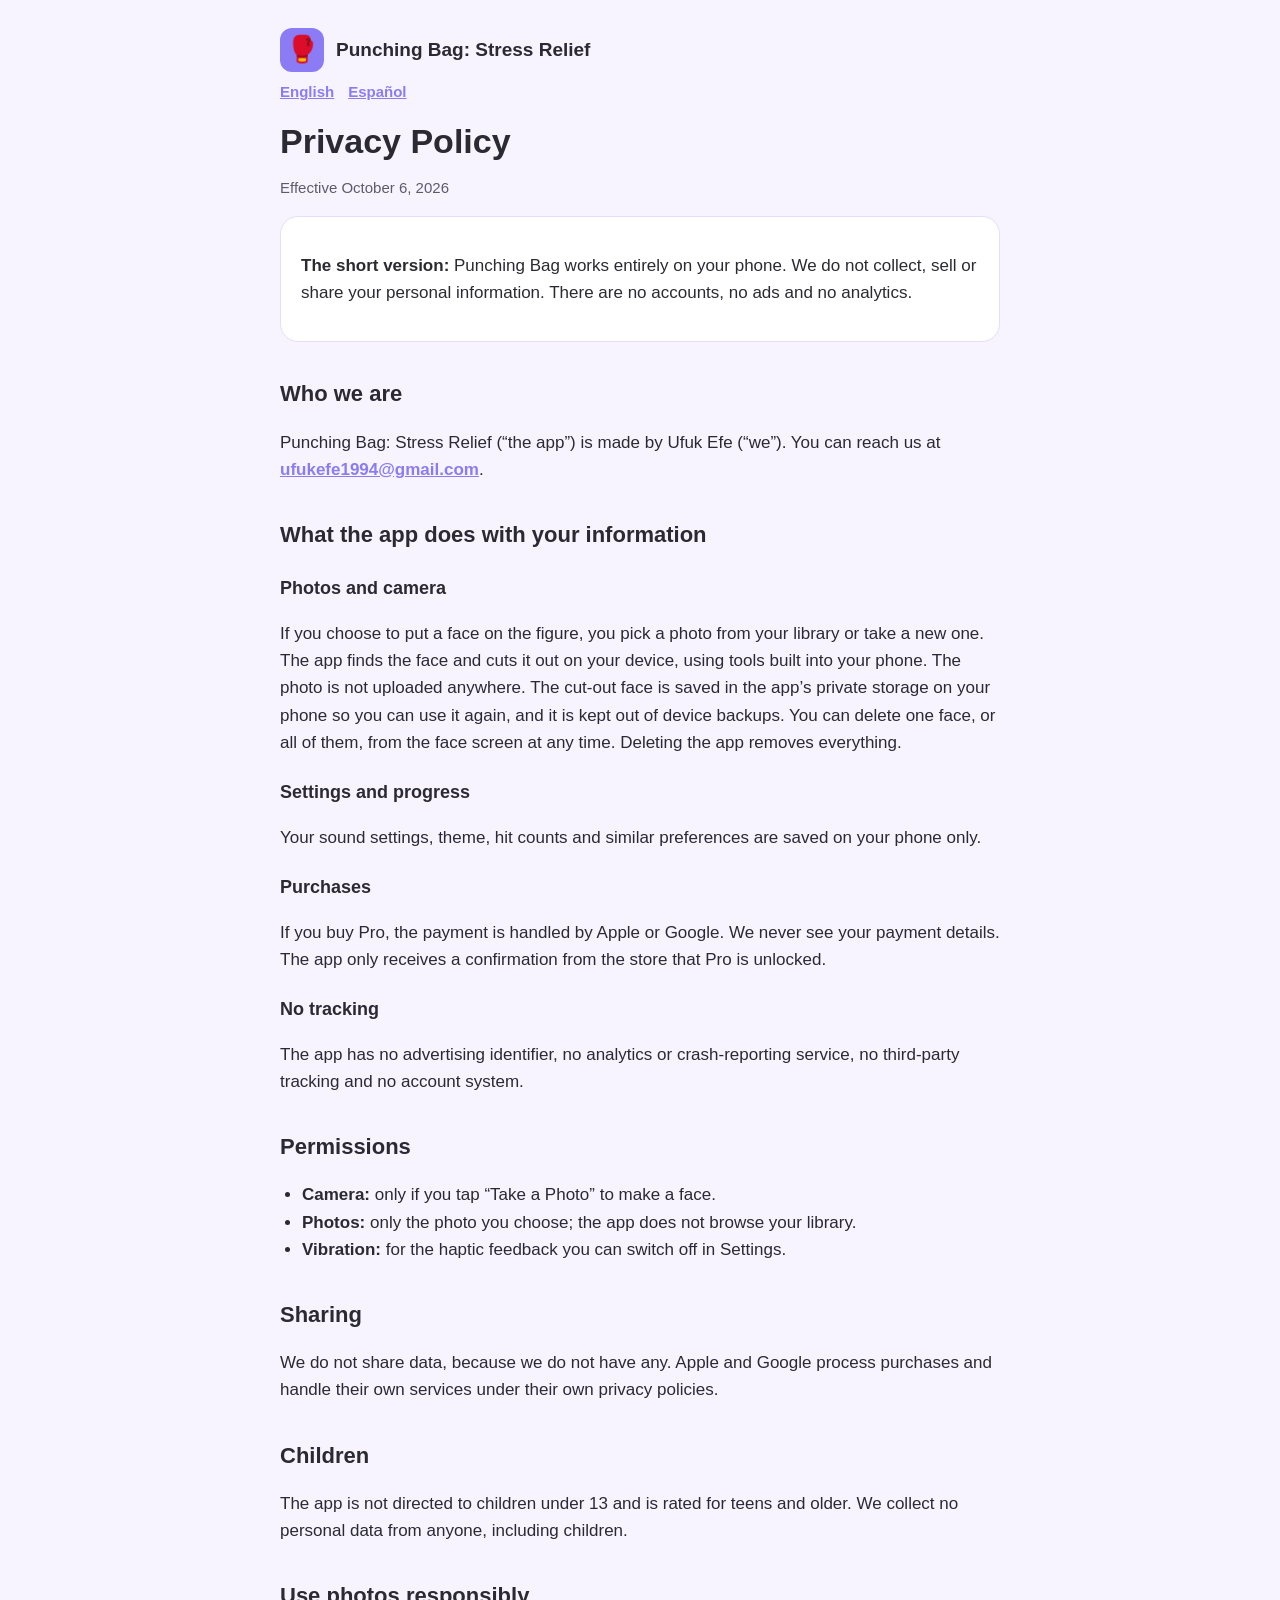
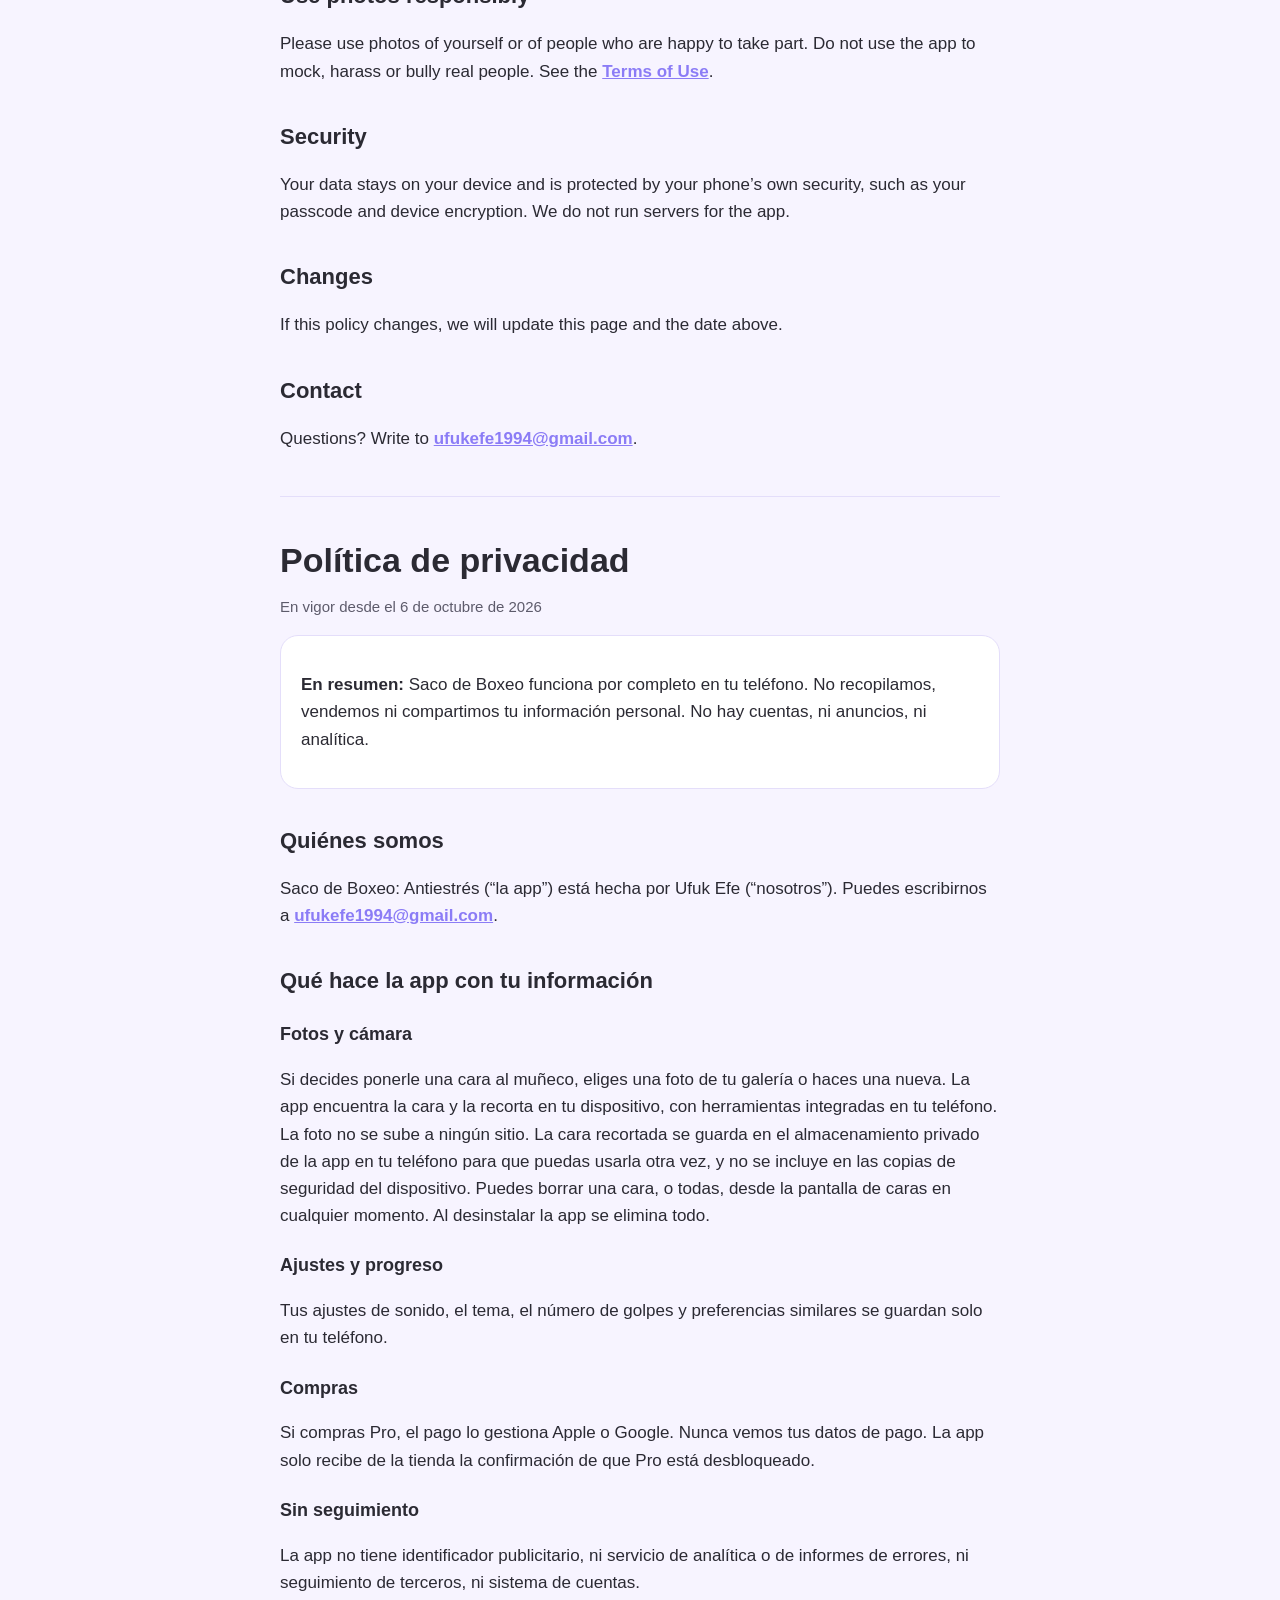
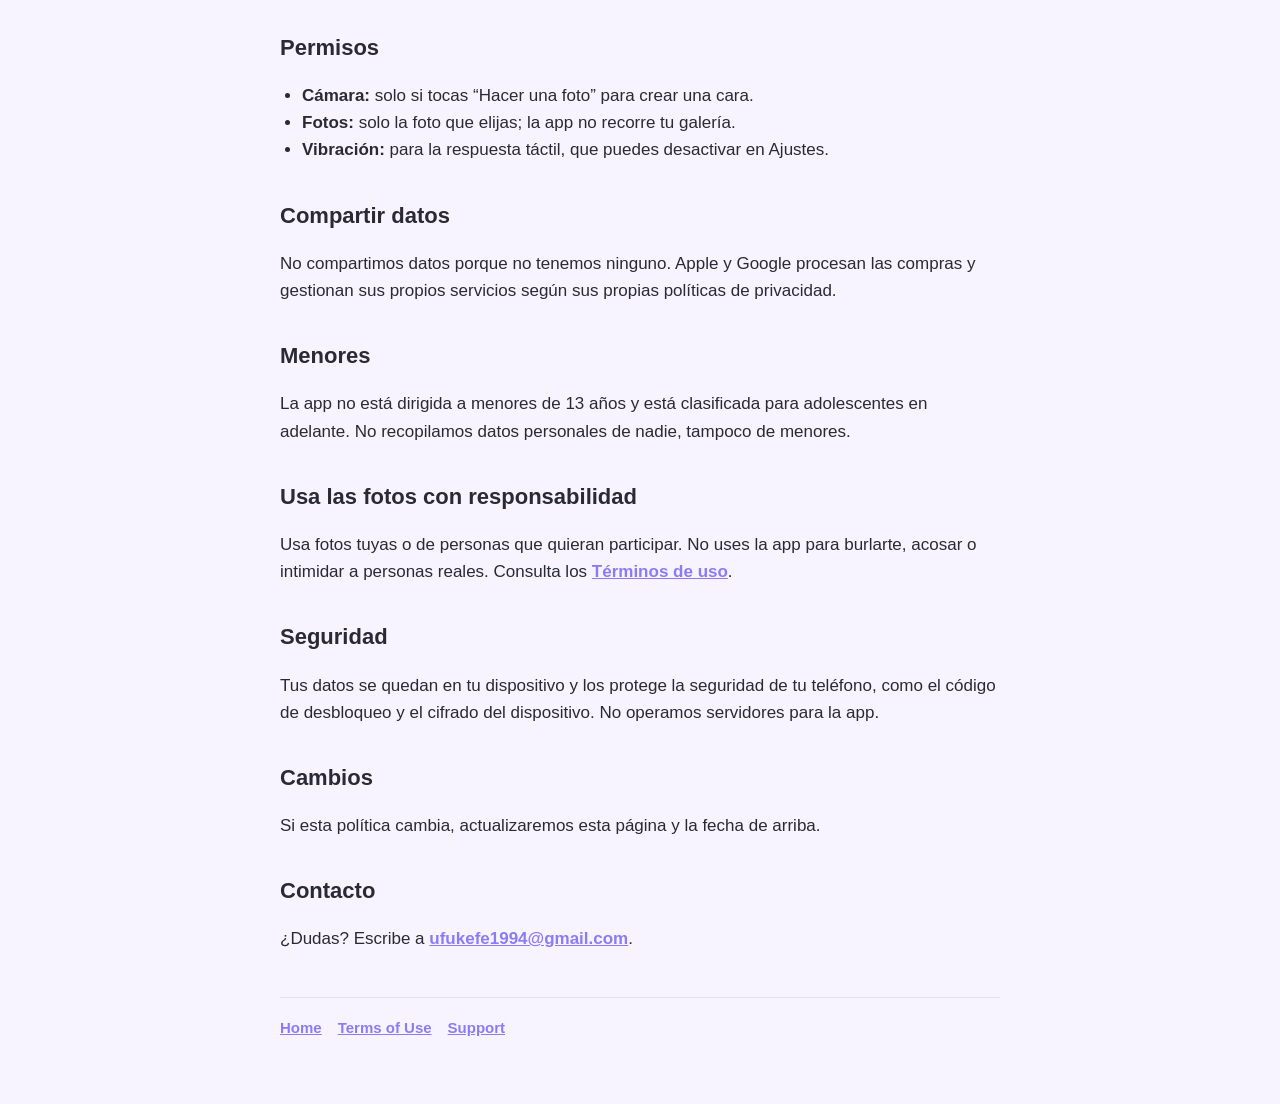
==== privacy/index.html @ d139053e "Privacy policy, terms and support pages" ====
<!doctype html>
<html lang="en">
<head>
<meta charset="utf-8">
<meta name="viewport" content="width=device-width,initial-scale=1">
<title>Privacy Policy · Punching Bag: Stress Relief</title>
<meta name="description" content="Punching Bag: Stress Relief works on your phone. It collects no personal data, has no accounts, no ads and no analytics.">
<link rel="stylesheet" href="../style.css">
</head>
<body>
<main>
<header class="top"><div class="logo">🥊</div><a href="../">Punching Bag: Stress Relief</a></header>
<div class="langnav"><a href="#en">English</a><a href="#es">Español</a></div>

<section id="en" lang="en">
<h1>Privacy Policy</h1>
<p class="muted">Effective October 6, 2026</p>

<div class="card"><p><strong>The short version:</strong> Punching Bag works entirely on your phone. We do not collect, sell or share your personal information. There are no accounts, no ads and no analytics.</p></div>

<h2>Who we are</h2>
<p>Punching Bag: Stress Relief (“the app”) is made by Ufuk Efe (“we”). You can reach us at <a href="mailto:ufukefe1994@gmail.com">ufukefe1994@gmail.com</a>.</p>

<h2>What the app does with your information</h2>
<h3>Photos and camera</h3>
<p>If you choose to put a face on the figure, you pick a photo from your library or take a new one. The app finds the face and cuts it out on your device, using tools built into your phone. The photo is not uploaded anywhere. The cut-out face is saved in the app’s private storage on your phone so you can use it again, and it is kept out of device backups. You can delete one face, or all of them, from the face screen at any time. Deleting the app removes everything.</p>
<h3>Settings and progress</h3>
<p>Your sound settings, theme, hit counts and similar preferences are saved on your phone only.</p>
<h3>Purchases</h3>
<p>If you buy Pro, the payment is handled by Apple or Google. We never see your payment details. The app only receives a confirmation from the store that Pro is unlocked.</p>
<h3>No tracking</h3>
<p>The app has no advertising identifier, no analytics or crash-reporting service, no third-party tracking and no account system.</p>

<h2>Permissions</h2>
<ul>
<li><strong>Camera:</strong> only if you tap “Take a Photo” to make a face.</li>
<li><strong>Photos:</strong> only the photo you choose; the app does not browse your library.</li>
<li><strong>Vibration:</strong> for the haptic feedback you can switch off in Settings.</li>
</ul>

<h2>Sharing</h2>
<p>We do not share data, because we do not have any. Apple and Google process purchases and handle their own services under their own privacy policies.</p>

<h2>Children</h2>
<p>The app is not directed to children under 13 and is rated for teens and older. We collect no personal data from anyone, including children.</p>

<h2>Use photos responsibly</h2>
<p>Please use photos of yourself or of people who are happy to take part. Do not use the app to mock, harass or bully real people. See the <a href="../terms/">Terms of Use</a>.</p>

<h2>Security</h2>
<p>Your data stays on your device and is protected by your phone’s own security, such as your passcode and device encryption. We do not run servers for the app.</p>

<h2>Changes</h2>
<p>If this policy changes, we will update this page and the date above.</p>

<h2>Contact</h2>
<p>Questions? Write to <a href="mailto:ufukefe1994@gmail.com">ufukefe1994@gmail.com</a>.</p>
</section>

<hr>

<section id="es" lang="es">
<h1>Política de privacidad</h1>
<p class="muted">En vigor desde el 6 de octubre de 2026</p>

<div class="card"><p><strong>En resumen:</strong> Saco de Boxeo funciona por completo en tu teléfono. No recopilamos, vendemos ni compartimos tu información personal. No hay cuentas, ni anuncios, ni analítica.</p></div>

<h2>Quiénes somos</h2>
<p>Saco de Boxeo: Antiestrés (“la app”) está hecha por Ufuk Efe (“nosotros”). Puedes escribirnos a <a href="mailto:ufukefe1994@gmail.com">ufukefe1994@gmail.com</a>.</p>

<h2>Qué hace la app con tu información</h2>
<h3>Fotos y cámara</h3>
<p>Si decides ponerle una cara al muñeco, eliges una foto de tu galería o haces una nueva. La app encuentra la cara y la recorta en tu dispositivo, con herramientas integradas en tu teléfono. La foto no se sube a ningún sitio. La cara recortada se guarda en el almacenamiento privado de la app en tu teléfono para que puedas usarla otra vez, y no se incluye en las copias de seguridad del dispositivo. Puedes borrar una cara, o todas, desde la pantalla de caras en cualquier momento. Al desinstalar la app se elimina todo.</p>
<h3>Ajustes y progreso</h3>
<p>Tus ajustes de sonido, el tema, el número de golpes y preferencias similares se guardan solo en tu teléfono.</p>
<h3>Compras</h3>
<p>Si compras Pro, el pago lo gestiona Apple o Google. Nunca vemos tus datos de pago. La app solo recibe de la tienda la confirmación de que Pro está desbloqueado.</p>
<h3>Sin seguimiento</h3>
<p>La app no tiene identificador publicitario, ni servicio de analítica o de informes de errores, ni seguimiento de terceros, ni sistema de cuentas.</p>

<h2>Permisos</h2>
<ul>
<li><strong>Cámara:</strong> solo si tocas “Hacer una foto” para crear una cara.</li>
<li><strong>Fotos:</strong> solo la foto que elijas; la app no recorre tu galería.</li>
<li><strong>Vibración:</strong> para la respuesta táctil, que puedes desactivar en Ajustes.</li>
</ul>

<h2>Compartir datos</h2>
<p>No compartimos datos porque no tenemos ninguno. Apple y Google procesan las compras y gestionan sus propios servicios según sus propias políticas de privacidad.</p>

<h2>Menores</h2>
<p>La app no está dirigida a menores de 13 años y está clasificada para adolescentes en adelante. No recopilamos datos personales de nadie, tampoco de menores.</p>

<h2>Usa las fotos con responsabilidad</h2>
<p>Usa fotos tuyas o de personas que quieran participar. No uses la app para burlarte, acosar o intimidar a personas reales. Consulta los <a href="../terms/#es">Términos de uso</a>.</p>

<h2>Seguridad</h2>
<p>Tus datos se quedan en tu dispositivo y los protege la seguridad de tu teléfono, como el código de desbloqueo y el cifrado del dispositivo. No operamos servidores para la app.</p>

<h2>Cambios</h2>
<p>Si esta política cambia, actualizaremos esta página y la fecha de arriba.</p>

<h2>Contacto</h2>
<p>¿Dudas? Escribe a <a href="mailto:ufukefe1994@gmail.com">ufukefe1994@gmail.com</a>.</p>
</section>

<nav class="foot"><a href="../">Home</a><a href="../terms/">Terms of Use</a><a href="../support/">Support</a></nav>
</main>
</body>
</html>
---- style.css ----
:root{--ink:#2b2a33;--muted:#5d5b6b;--accent:#8b7cf6;--bg:#f7f4ff;--card:#ffffff;--line:#e4defa}
@media (prefers-color-scheme:dark){:root{--ink:#f1eefc;--muted:#b9b4d0;--bg:#17152a;--card:#201d38;--line:#37325c}}
*{box-sizing:border-box}
html{-webkit-text-size-adjust:100%}
body{margin:0;background:var(--bg);color:var(--ink);font:17px/1.6 -apple-system,BlinkMacSystemFont,"Segoe UI",Roboto,Helvetica,Arial,sans-serif}
main{max-width:760px;margin:0 auto;padding:28px 20px 64px}
header.top{display:flex;align-items:center;gap:12px;margin-bottom:8px}
header.top .logo{width:44px;height:44px;border-radius:12px;background:var(--accent);display:grid;place-items:center;font-size:26px}
header.top a{color:inherit;text-decoration:none;font-weight:800;font-size:19px}
h1{font-size:34px;line-height:1.15;margin:18px 0 6px}
h2{font-size:22px;margin:34px 0 8px}
h3{font-size:18px;margin:22px 0 4px}
p,li{color:var(--ink)}
.muted{color:var(--muted);font-size:15px}
a{color:var(--accent);font-weight:600}
.card{background:var(--card);border:1px solid var(--line);border-radius:18px;padding:18px 20px;margin:16px 0}
.langnav{display:flex;gap:14px;margin:6px 0 4px;font-size:15px}
nav.foot{margin-top:44px;padding-top:18px;border-top:1px solid var(--line);display:flex;flex-wrap:wrap;gap:16px;font-size:15px}
ul{padding-left:22px}
hr{border:0;border-top:1px solid var(--line);margin:44px 0}
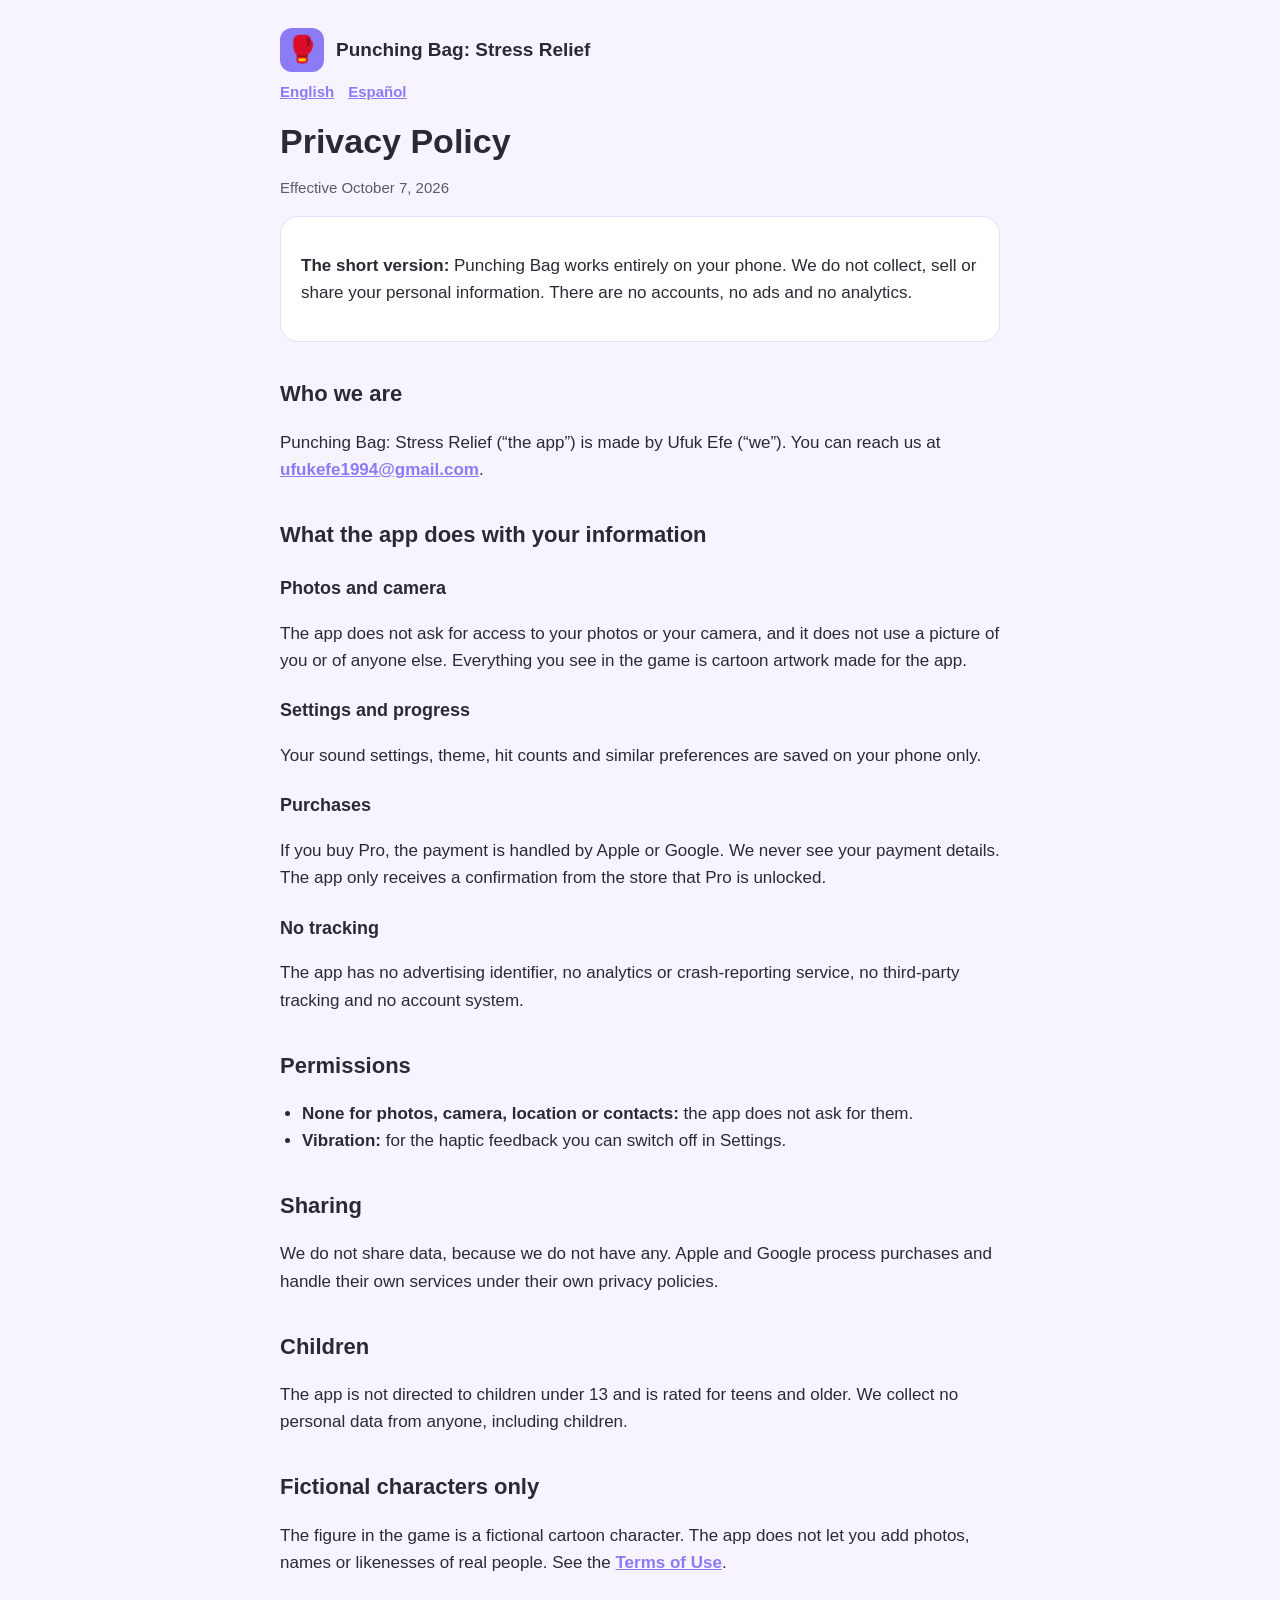
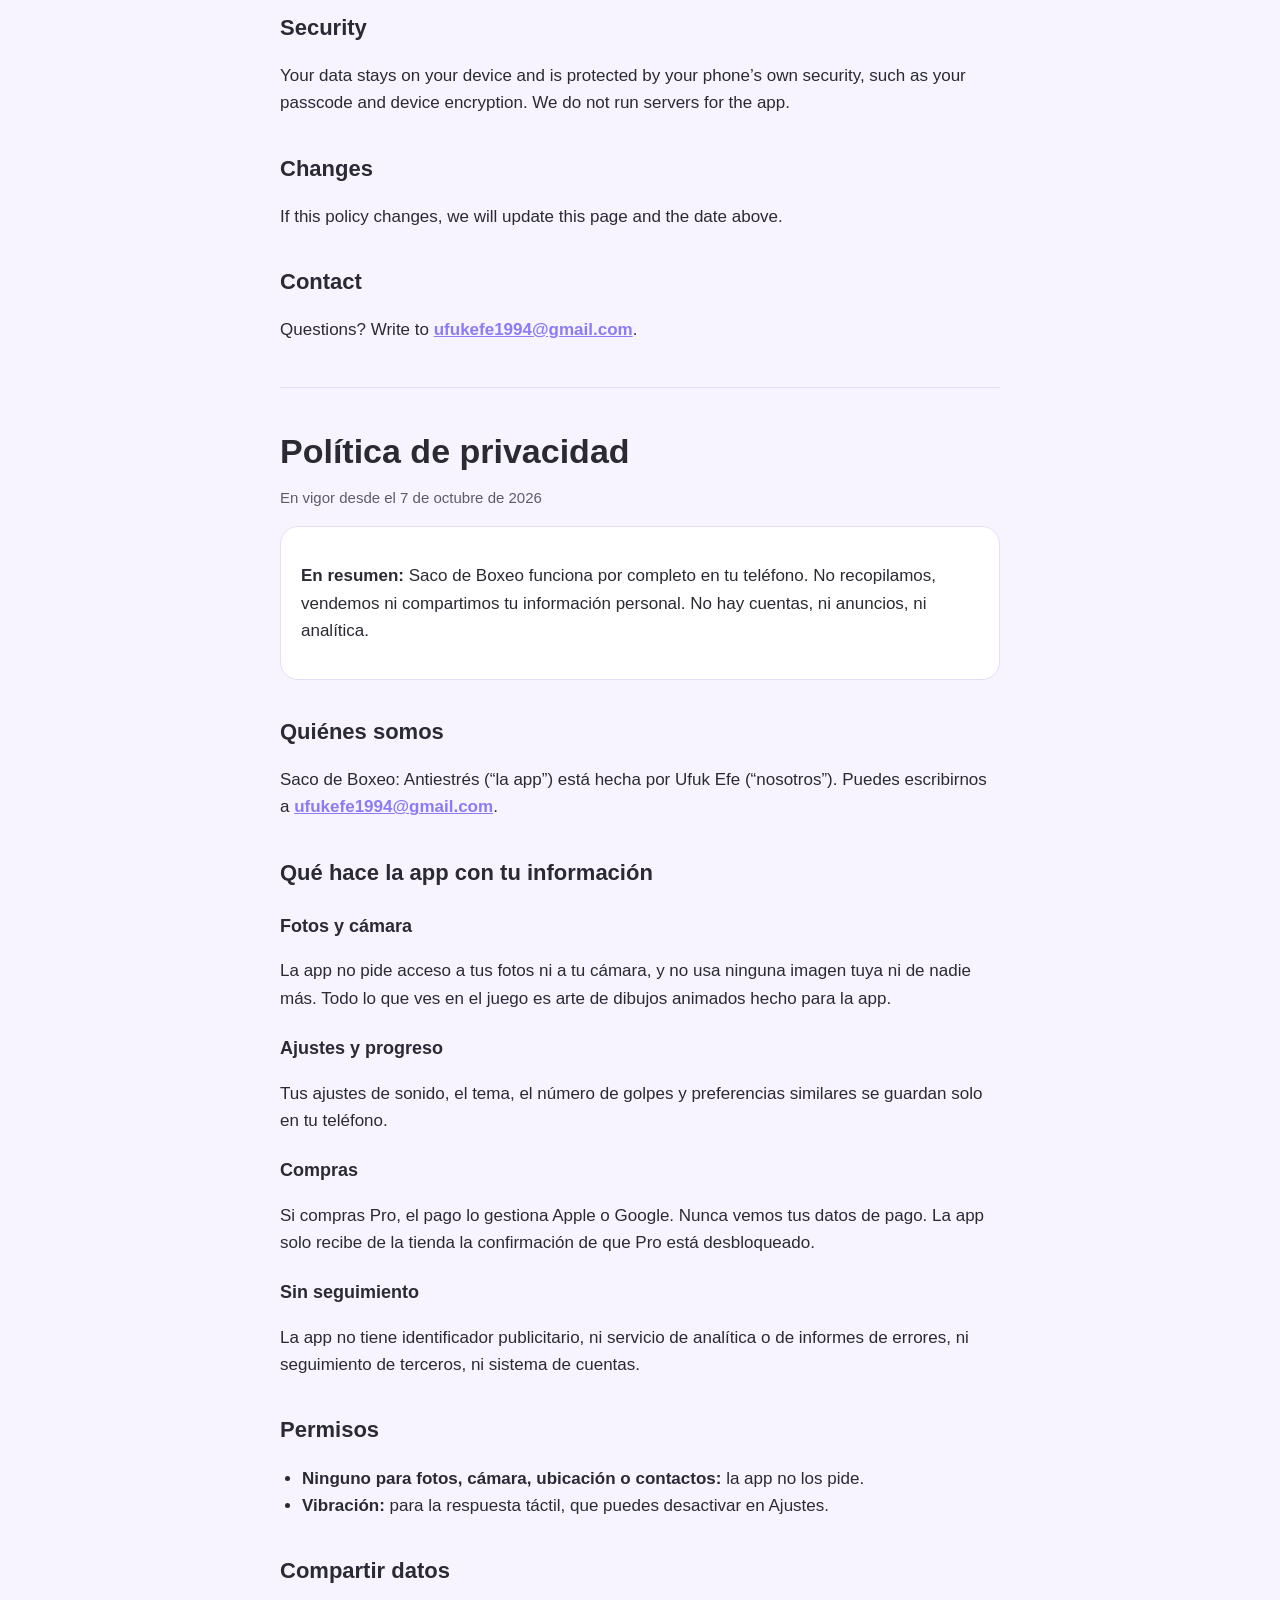
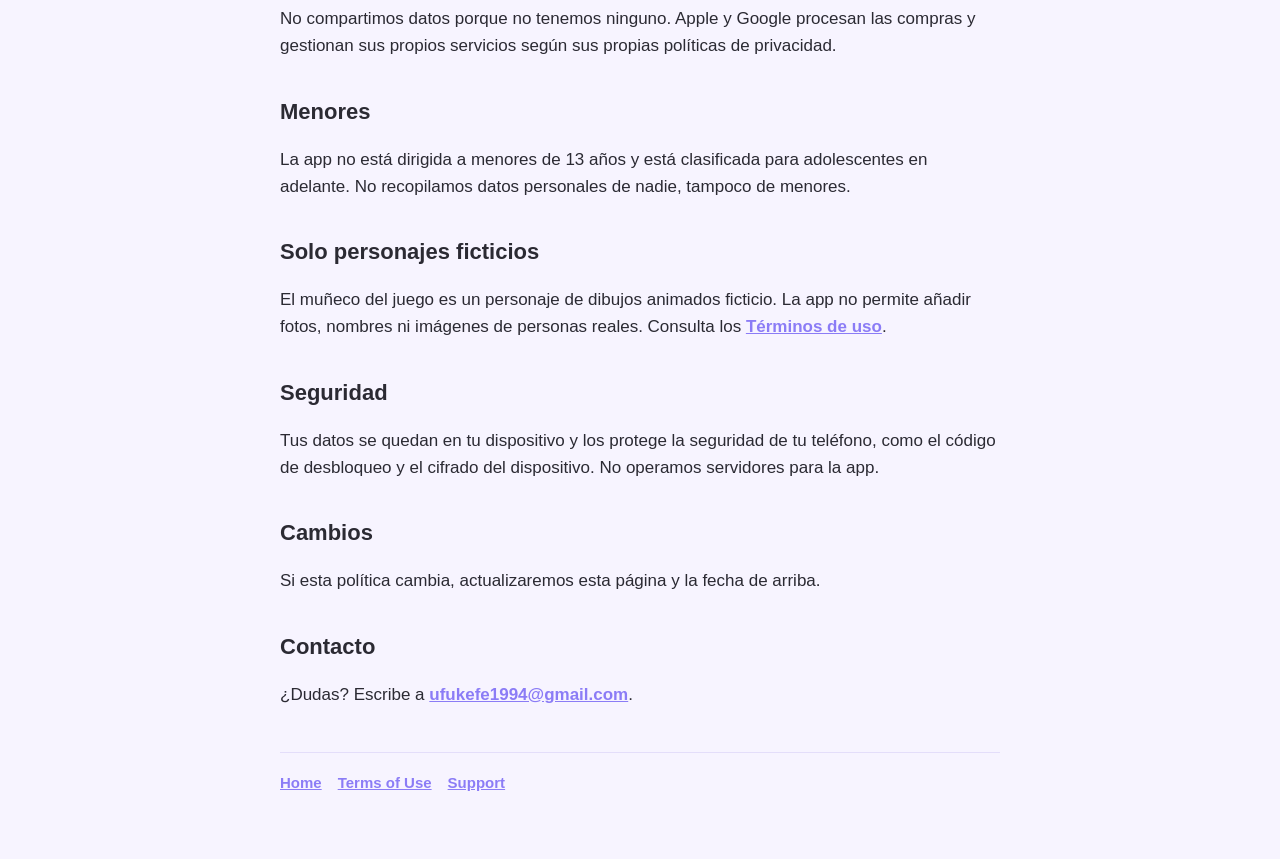
==== commit 36e645fc: "Pages: the figure is a fictional cartoon, no photos or camera Co-Authored-By: Claude Sonnet 5.5 <nor" ====
--- a/privacy/index.html
+++ b/privacy/index.html
@@ -14,7 +14,7 @@
 
 <section id="en" lang="en">
 <h1>Privacy Policy</h1>
-<p class="muted">Effective October 6, 2026</p>
+<p class="muted">Effective October 7, 2026</p>
 
 <div class="card"><p><strong>The short version:</strong> Punching Bag works entirely on your phone. We do not collect, sell or share your personal information. There are no accounts, no ads and no analytics.</p></div>
 
@@ -23,7 +23,7 @@
 
 <h2>What the app does with your information</h2>
 <h3>Photos and camera</h3>
-<p>If you choose to put a face on the figure, you pick a photo from your library or take a new one. The app finds the face and cuts it out on your device, using tools built into your phone. The photo is not uploaded anywhere. The cut-out face is saved in the app’s private storage on your phone so you can use it again, and it is kept out of device backups. You can delete one face, or all of them, from the face screen at any time. Deleting the app removes everything.</p>
+<p>The app does not ask for access to your photos or your camera, and it does not use a picture of you or of anyone else. Everything you see in the game is cartoon artwork made for the app.</p>
 <h3>Settings and progress</h3>
 <p>Your sound settings, theme, hit counts and similar preferences are saved on your phone only.</p>
 <h3>Purchases</h3>
@@ -33,8 +33,7 @@
 
 <h2>Permissions</h2>
 <ul>
-<li><strong>Camera:</strong> only if you tap “Take a Photo” to make a face.</li>
-<li><strong>Photos:</strong> only the photo you choose; the app does not browse your library.</li>
+<li><strong>None for photos, camera, location or contacts:</strong> the app does not ask for them.</li>
 <li><strong>Vibration:</strong> for the haptic feedback you can switch off in Settings.</li>
 </ul>
 
@@ -44,8 +43,8 @@
 <h2>Children</h2>
 <p>The app is not directed to children under 13 and is rated for teens and older. We collect no personal data from anyone, including children.</p>
 
-<h2>Use photos responsibly</h2>
-<p>Please use photos of yourself or of people who are happy to take part. Do not use the app to mock, harass or bully real people. See the <a href="../terms/">Terms of Use</a>.</p>
+<h2>Fictional characters only</h2>
+<p>The figure in the game is a fictional cartoon character. The app does not let you add photos, names or likenesses of real people. See the <a href="../terms/">Terms of Use</a>.</p>
 
 <h2>Security</h2>
 <p>Your data stays on your device and is protected by your phone’s own security, such as your passcode and device encryption. We do not run servers for the app.</p>
@@ -61,7 +60,7 @@
 
 <section id="es" lang="es">
 <h1>Política de privacidad</h1>
-<p class="muted">En vigor desde el 6 de octubre de 2026</p>
+<p class="muted">En vigor desde el 7 de octubre de 2026</p>
 
 <div class="card"><p><strong>En resumen:</strong> Saco de Boxeo funciona por completo en tu teléfono. No recopilamos, vendemos ni compartimos tu información personal. No hay cuentas, ni anuncios, ni analítica.</p></div>
 
@@ -70,7 +69,7 @@
 
 <h2>Qué hace la app con tu información</h2>
 <h3>Fotos y cámara</h3>
-<p>Si decides ponerle una cara al muñeco, eliges una foto de tu galería o haces una nueva. La app encuentra la cara y la recorta en tu dispositivo, con herramientas integradas en tu teléfono. La foto no se sube a ningún sitio. La cara recortada se guarda en el almacenamiento privado de la app en tu teléfono para que puedas usarla otra vez, y no se incluye en las copias de seguridad del dispositivo. Puedes borrar una cara, o todas, desde la pantalla de caras en cualquier momento. Al desinstalar la app se elimina todo.</p>
+<p>La app no pide acceso a tus fotos ni a tu cámara, y no usa ninguna imagen tuya ni de nadie más. Todo lo que ves en el juego es arte de dibujos animados hecho para la app.</p>
 <h3>Ajustes y progreso</h3>
 <p>Tus ajustes de sonido, el tema, el número de golpes y preferencias similares se guardan solo en tu teléfono.</p>
 <h3>Compras</h3>
@@ -80,8 +79,7 @@
 
 <h2>Permisos</h2>
 <ul>
-<li><strong>Cámara:</strong> solo si tocas “Hacer una foto” para crear una cara.</li>
-<li><strong>Fotos:</strong> solo la foto que elijas; la app no recorre tu galería.</li>
+<li><strong>Ninguno para fotos, cámara, ubicación o contactos:</strong> la app no los pide.</li>
 <li><strong>Vibración:</strong> para la respuesta táctil, que puedes desactivar en Ajustes.</li>
 </ul>
 
@@ -91,8 +89,8 @@
 <h2>Menores</h2>
 <p>La app no está dirigida a menores de 13 años y está clasificada para adolescentes en adelante. No recopilamos datos personales de nadie, tampoco de menores.</p>
 
-<h2>Usa las fotos con responsabilidad</h2>
-<p>Usa fotos tuyas o de personas que quieran participar. No uses la app para burlarte, acosar o intimidar a personas reales. Consulta los <a href="../terms/#es">Términos de uso</a>.</p>
+<h2>Solo personajes ficticios</h2>
+<p>El muñeco del juego es un personaje de dibujos animados ficticio. La app no permite añadir fotos, nombres ni imágenes de personas reales. Consulta los <a href="../terms/#es">Términos de uso</a>.</p>
 
 <h2>Seguridad</h2>
 <p>Tus datos se quedan en tu dispositivo y los protege la seguridad de tu teléfono, como el código de desbloqueo y el cifrado del dispositivo. No operamos servidores para la app.</p>
